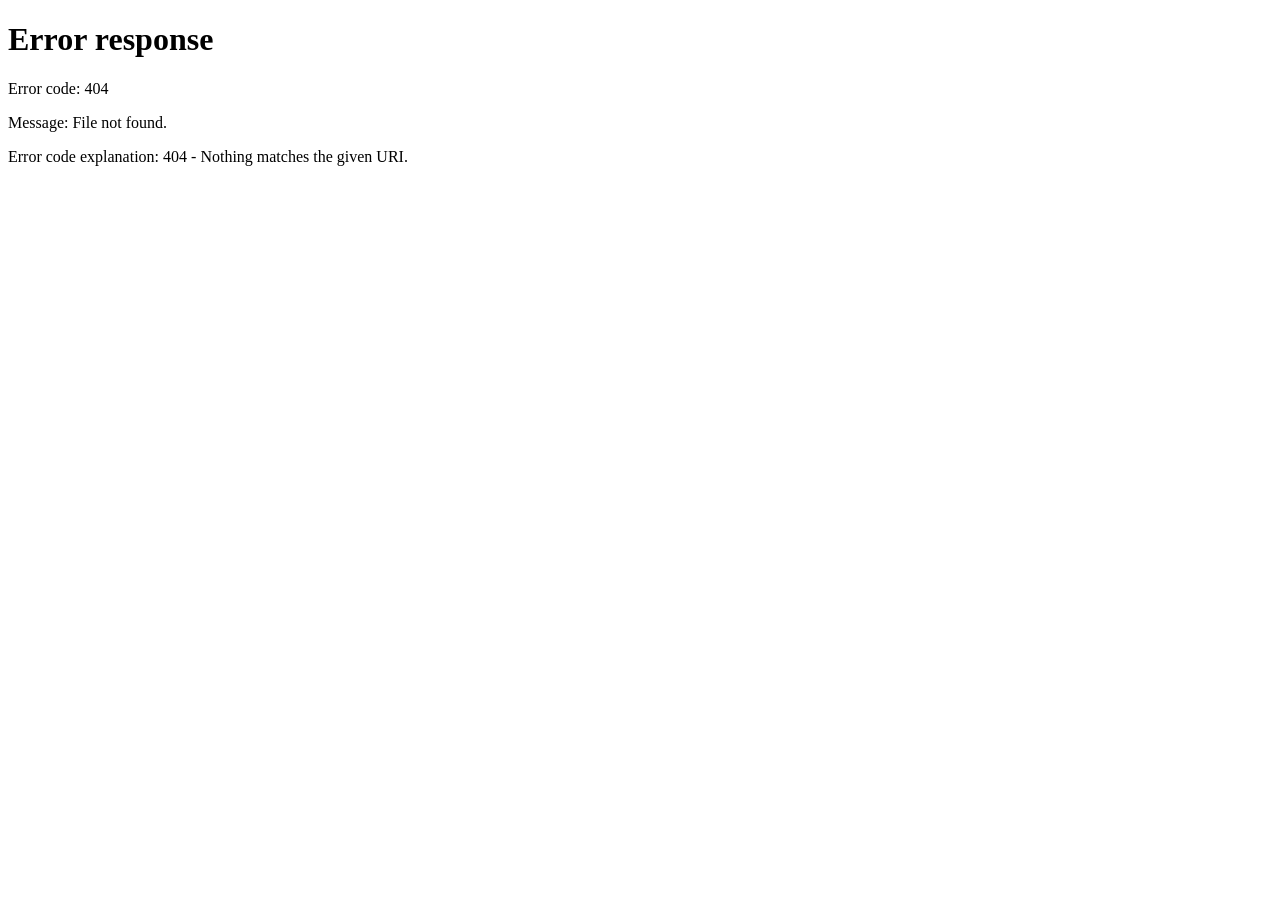
==== index.html @ c50d67b0 "Add GitHub Pages root entry" ====
<!doctype html>
<html lang="en">
<head>
  <meta charset="utf-8">
  <meta name="viewport" content="width=device-width, initial-scale=1">
  <meta http-equiv="refresh" content="0; url=./radar/">
  <title>Object Counting Research Radar</title>
</head>
<body>
  <p>Redirecting to <a href="./radar/">Object Counting Research Radar</a>...</p>
</body>
</html>
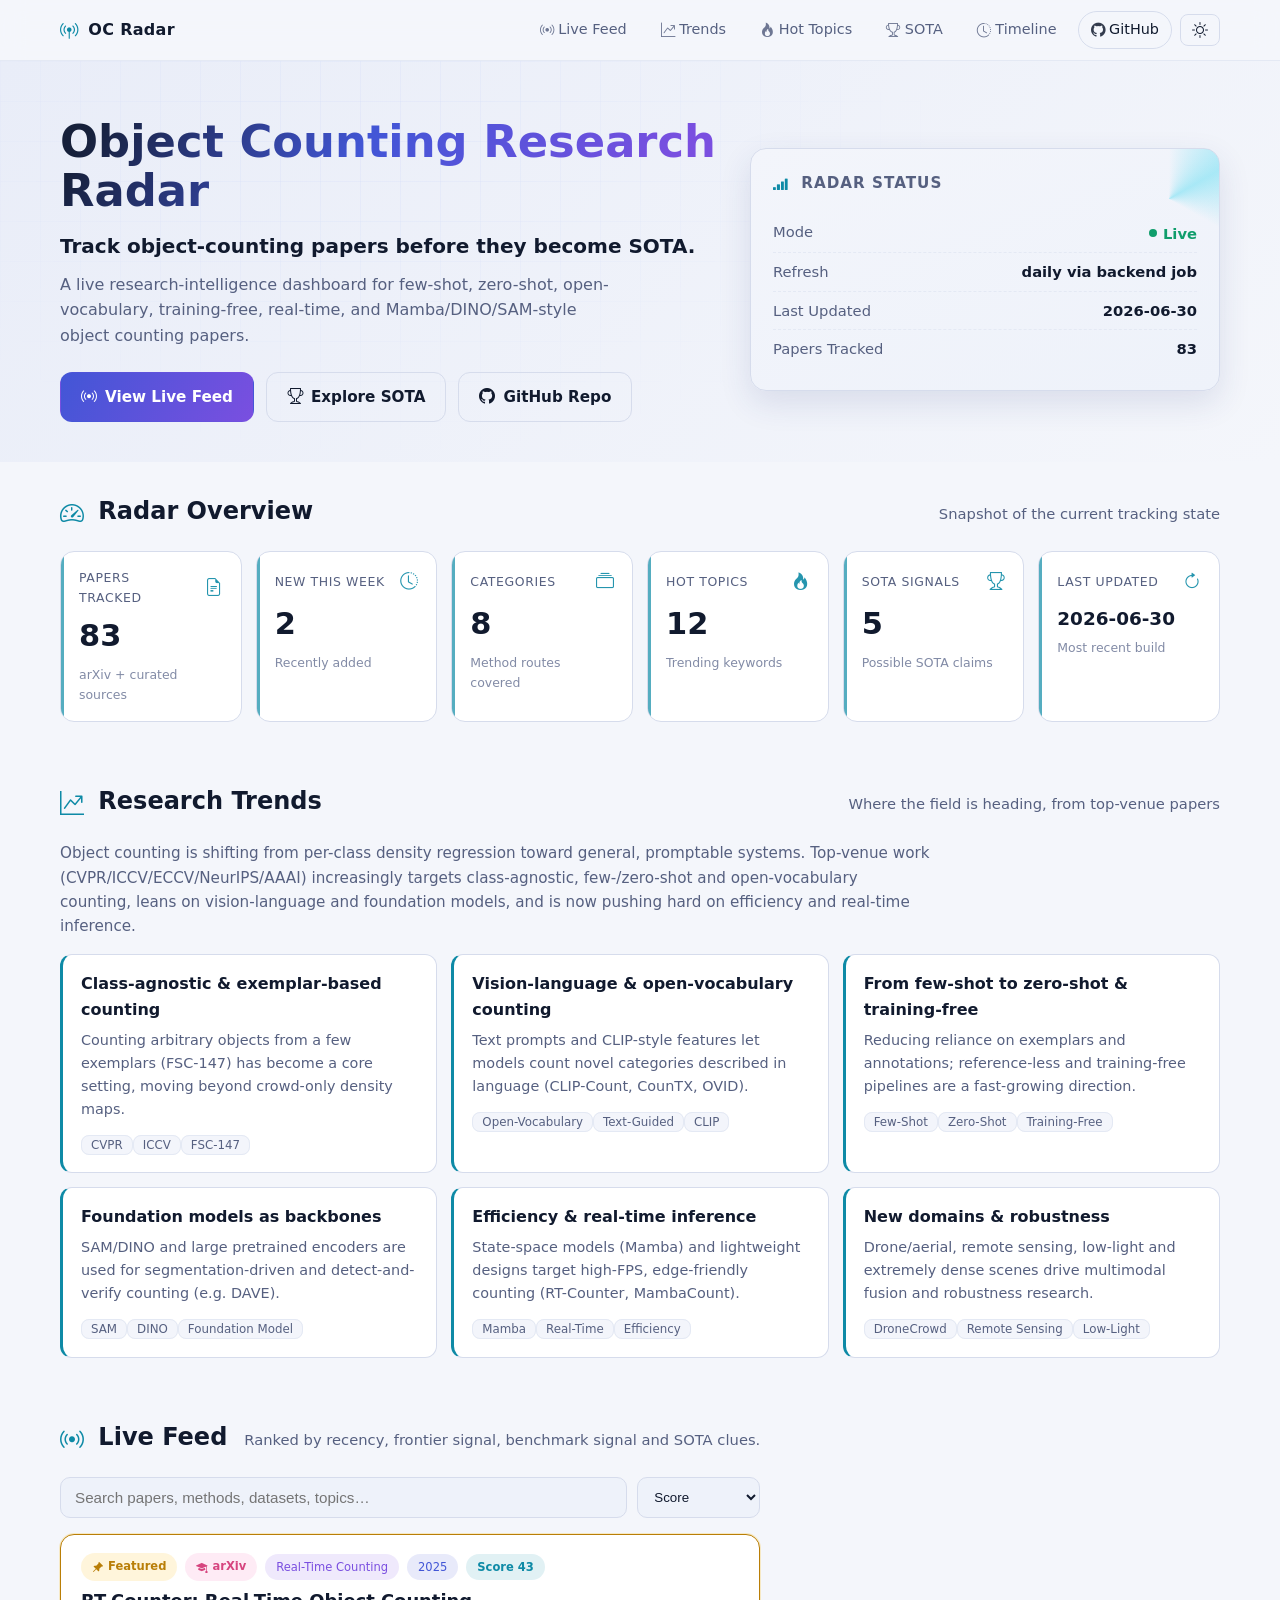
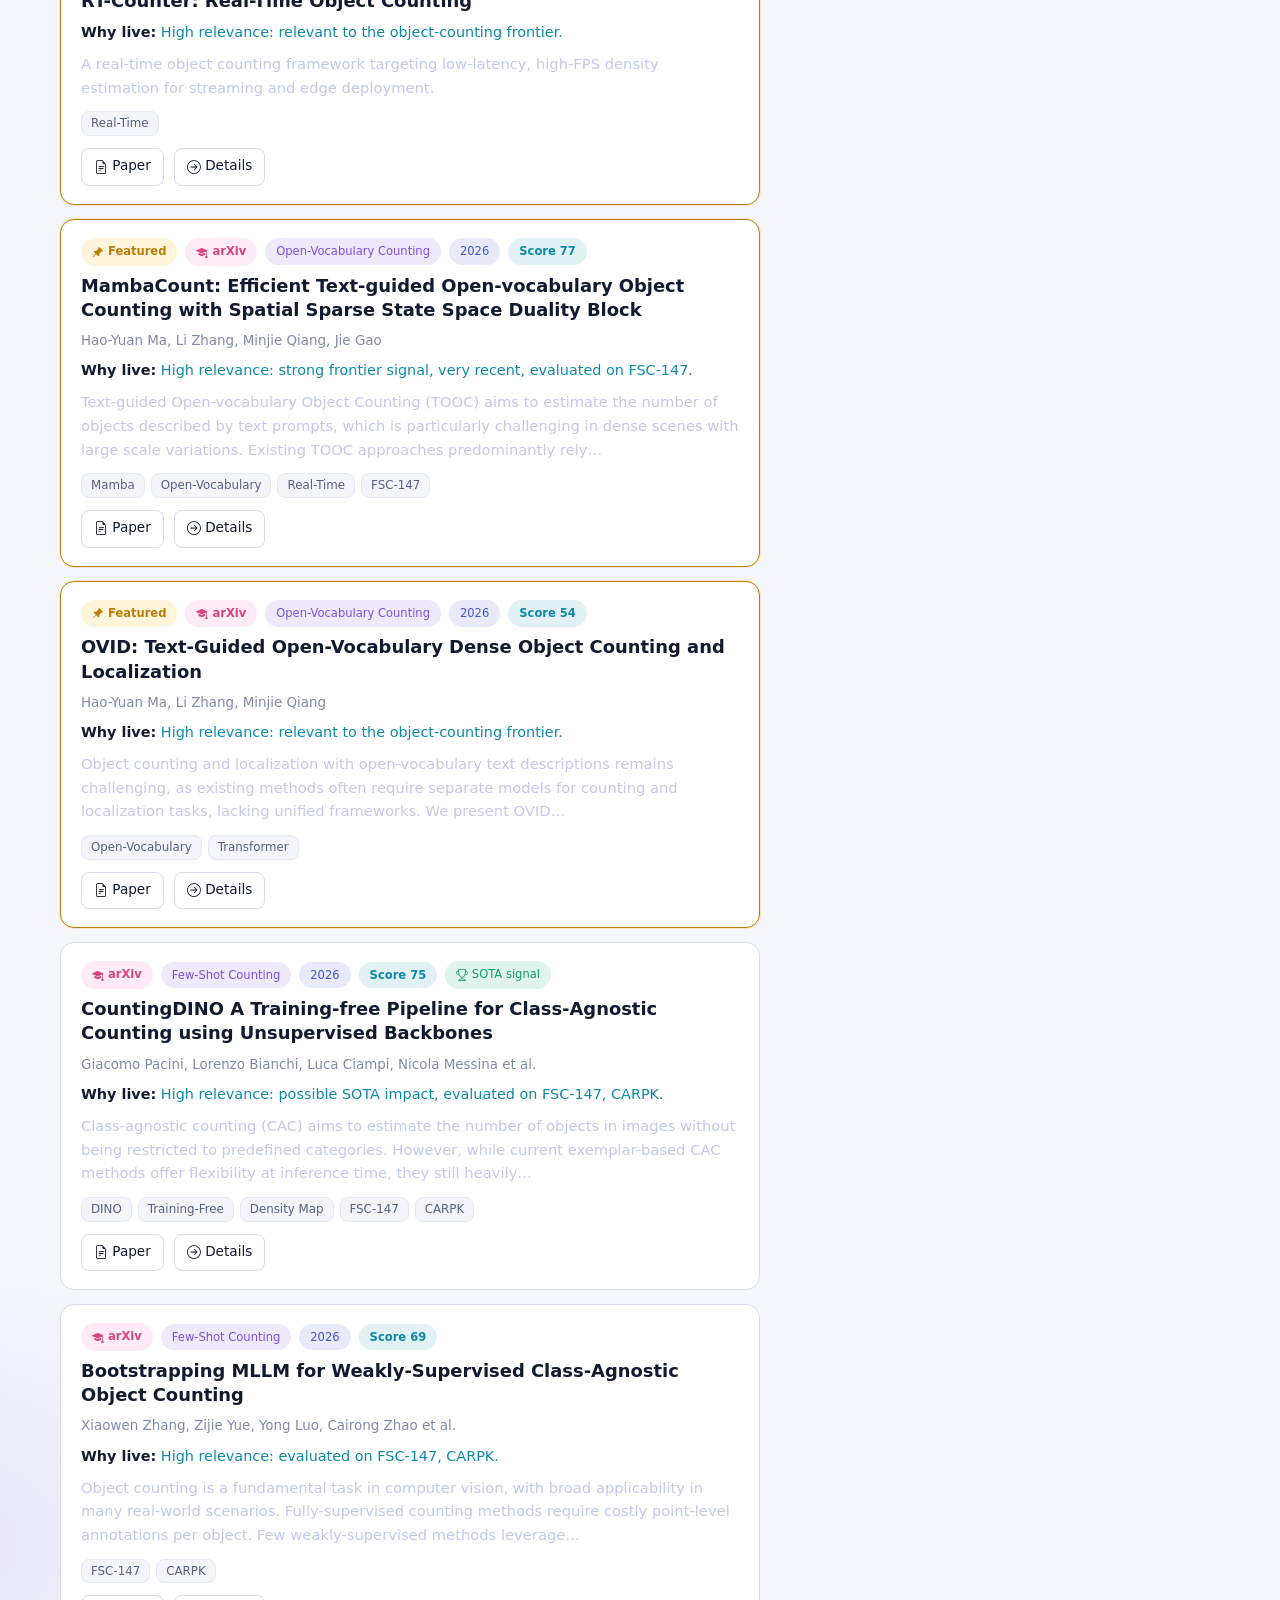
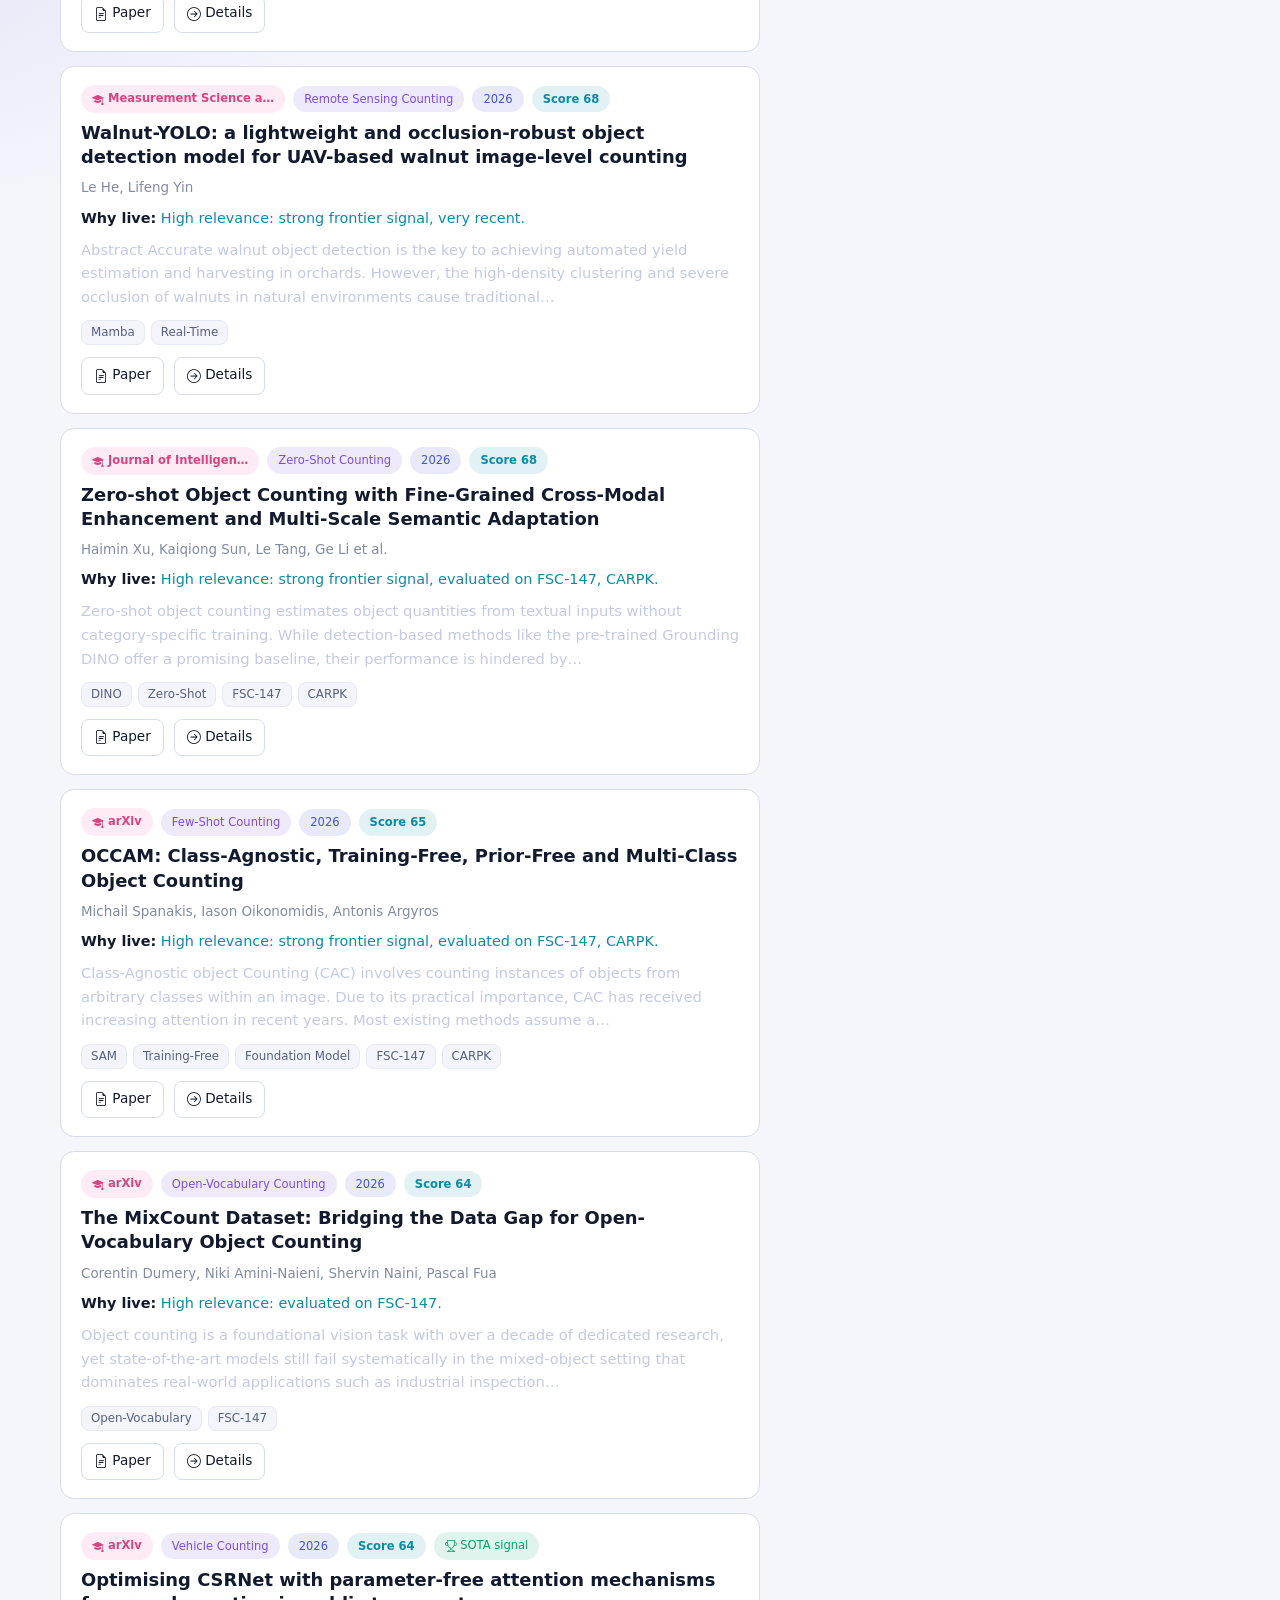
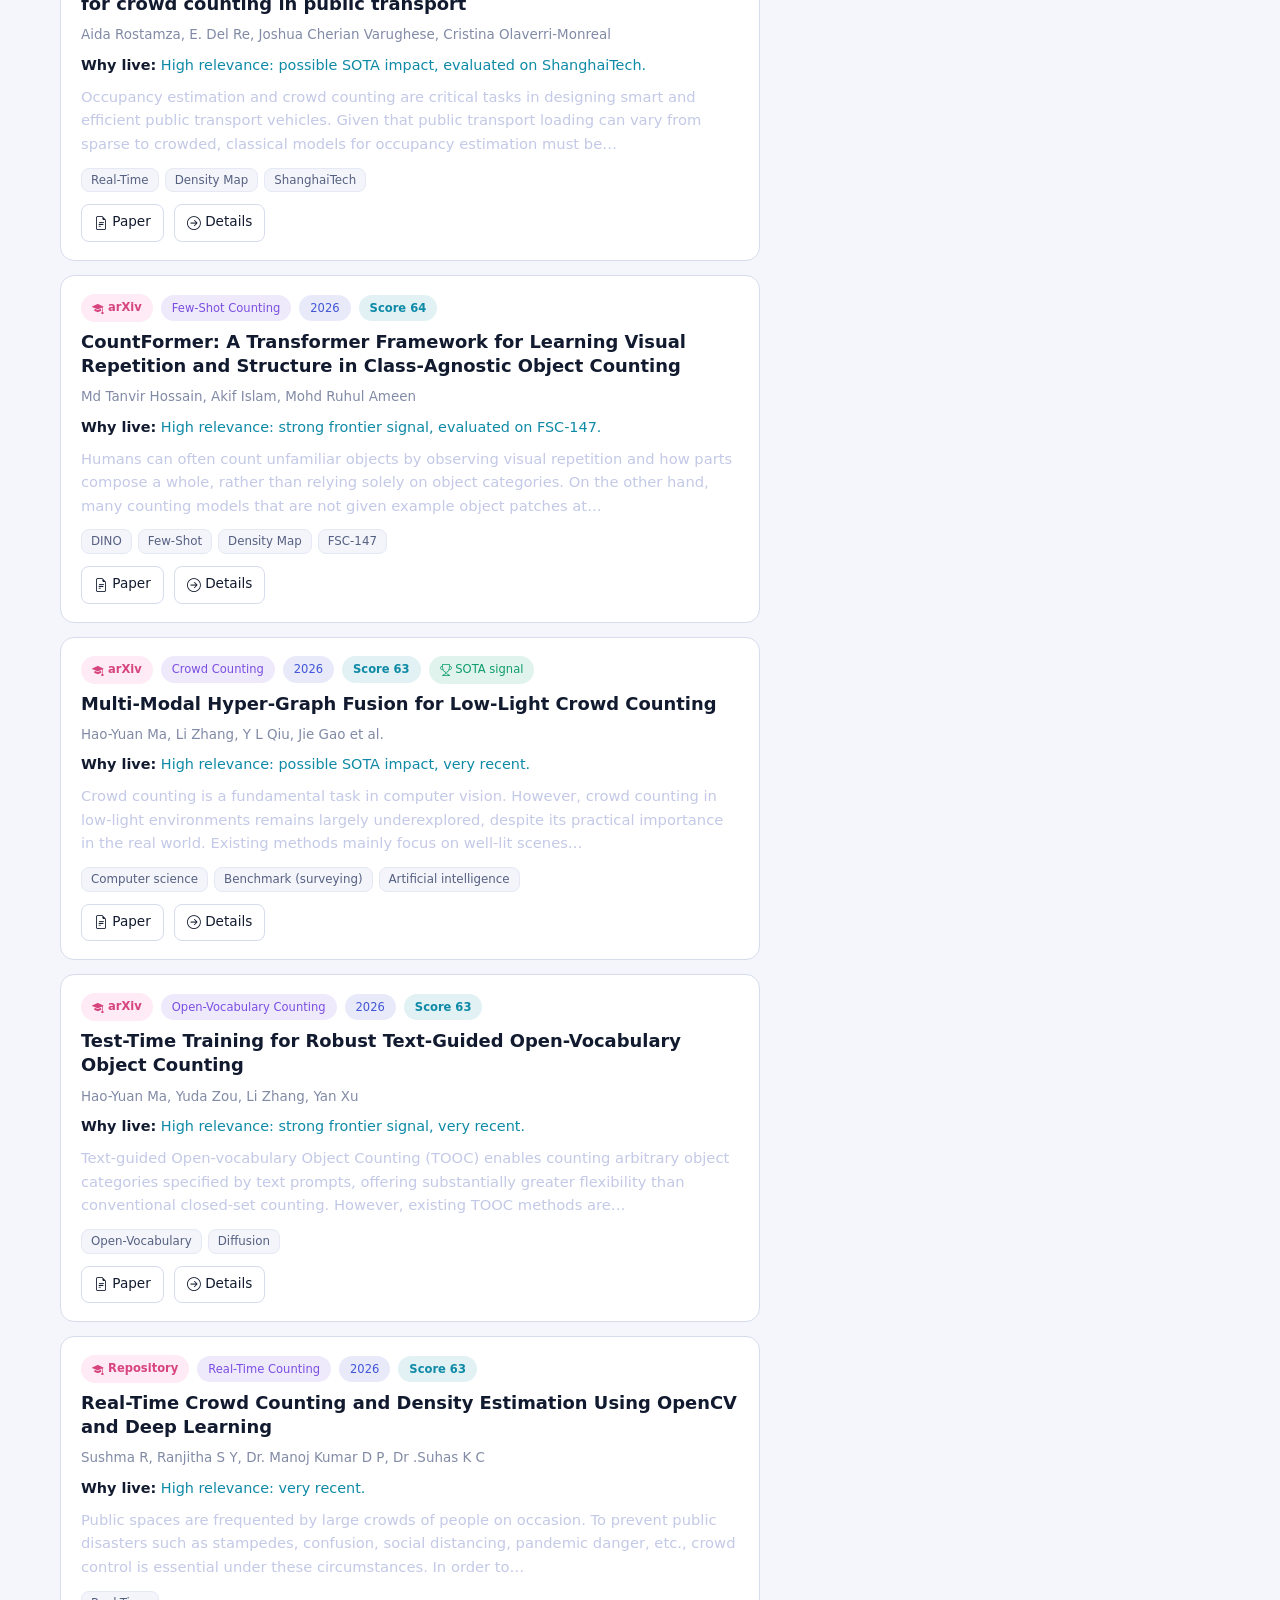
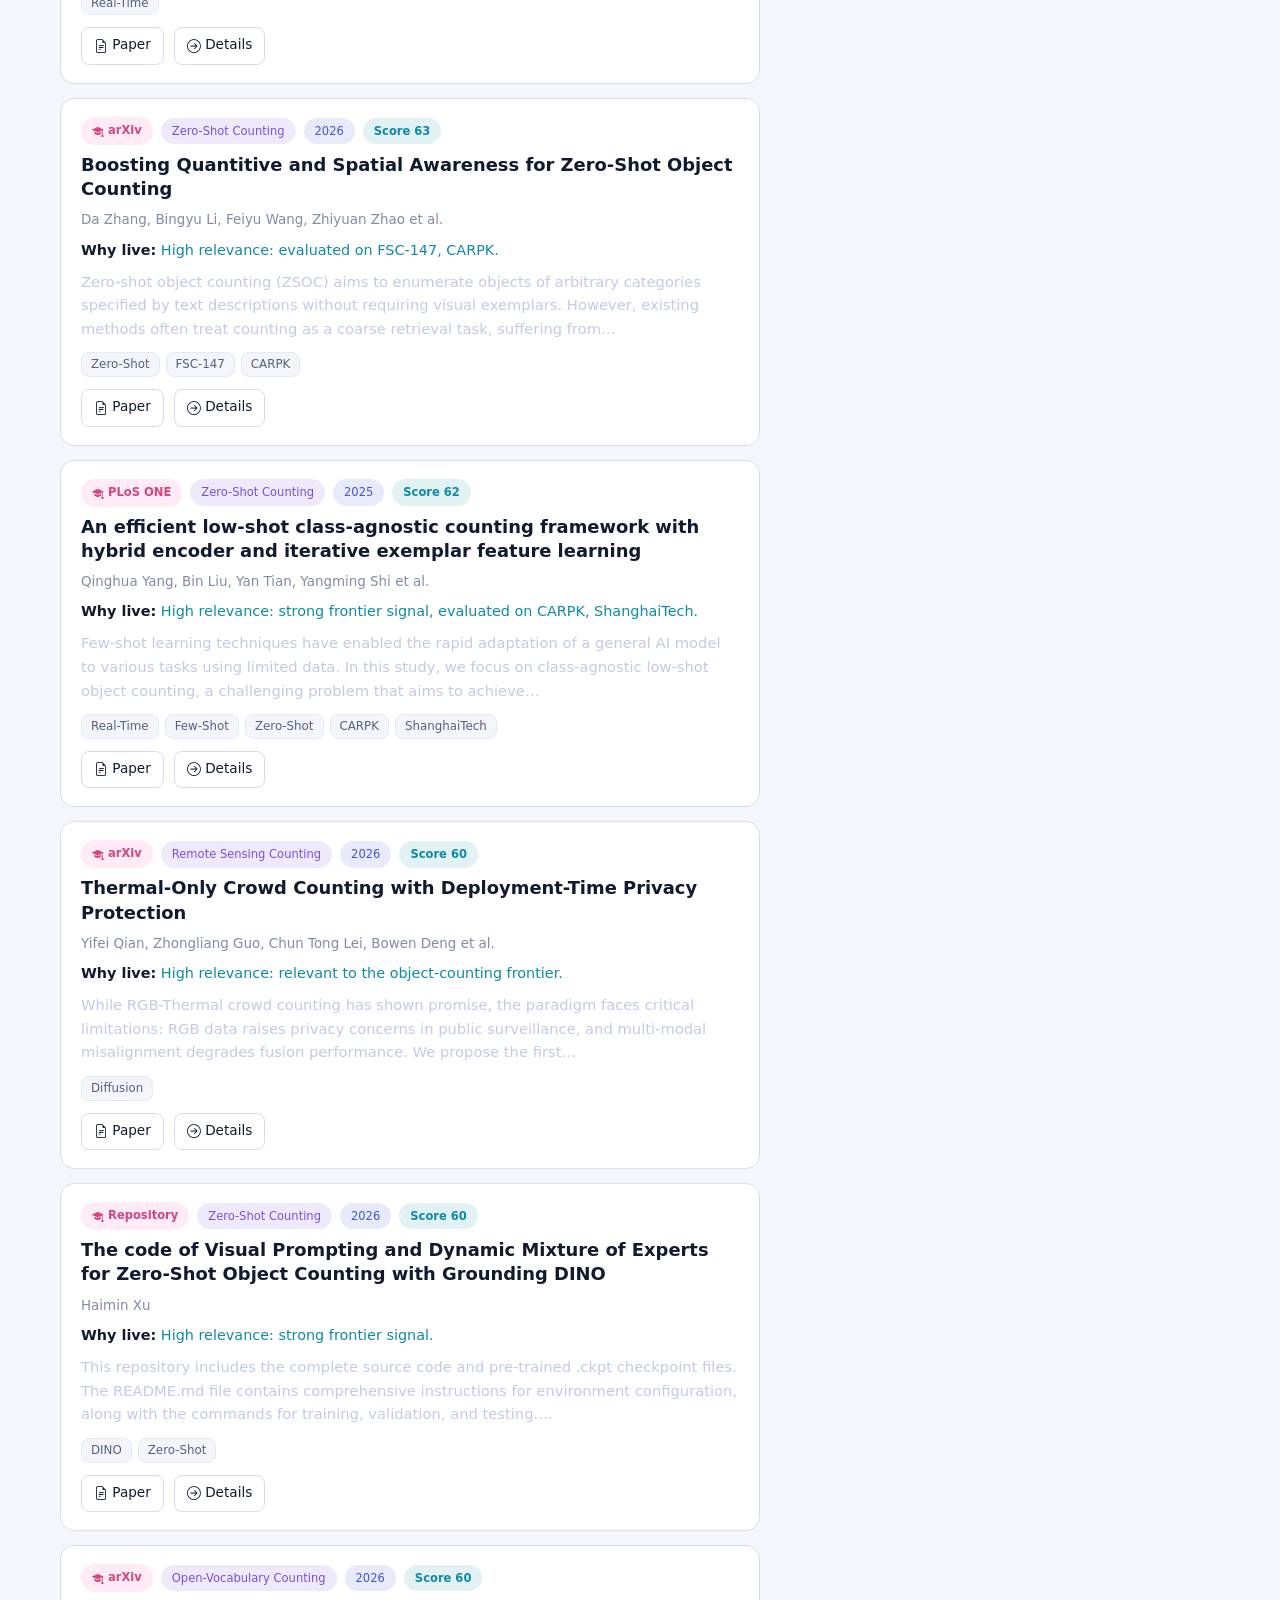
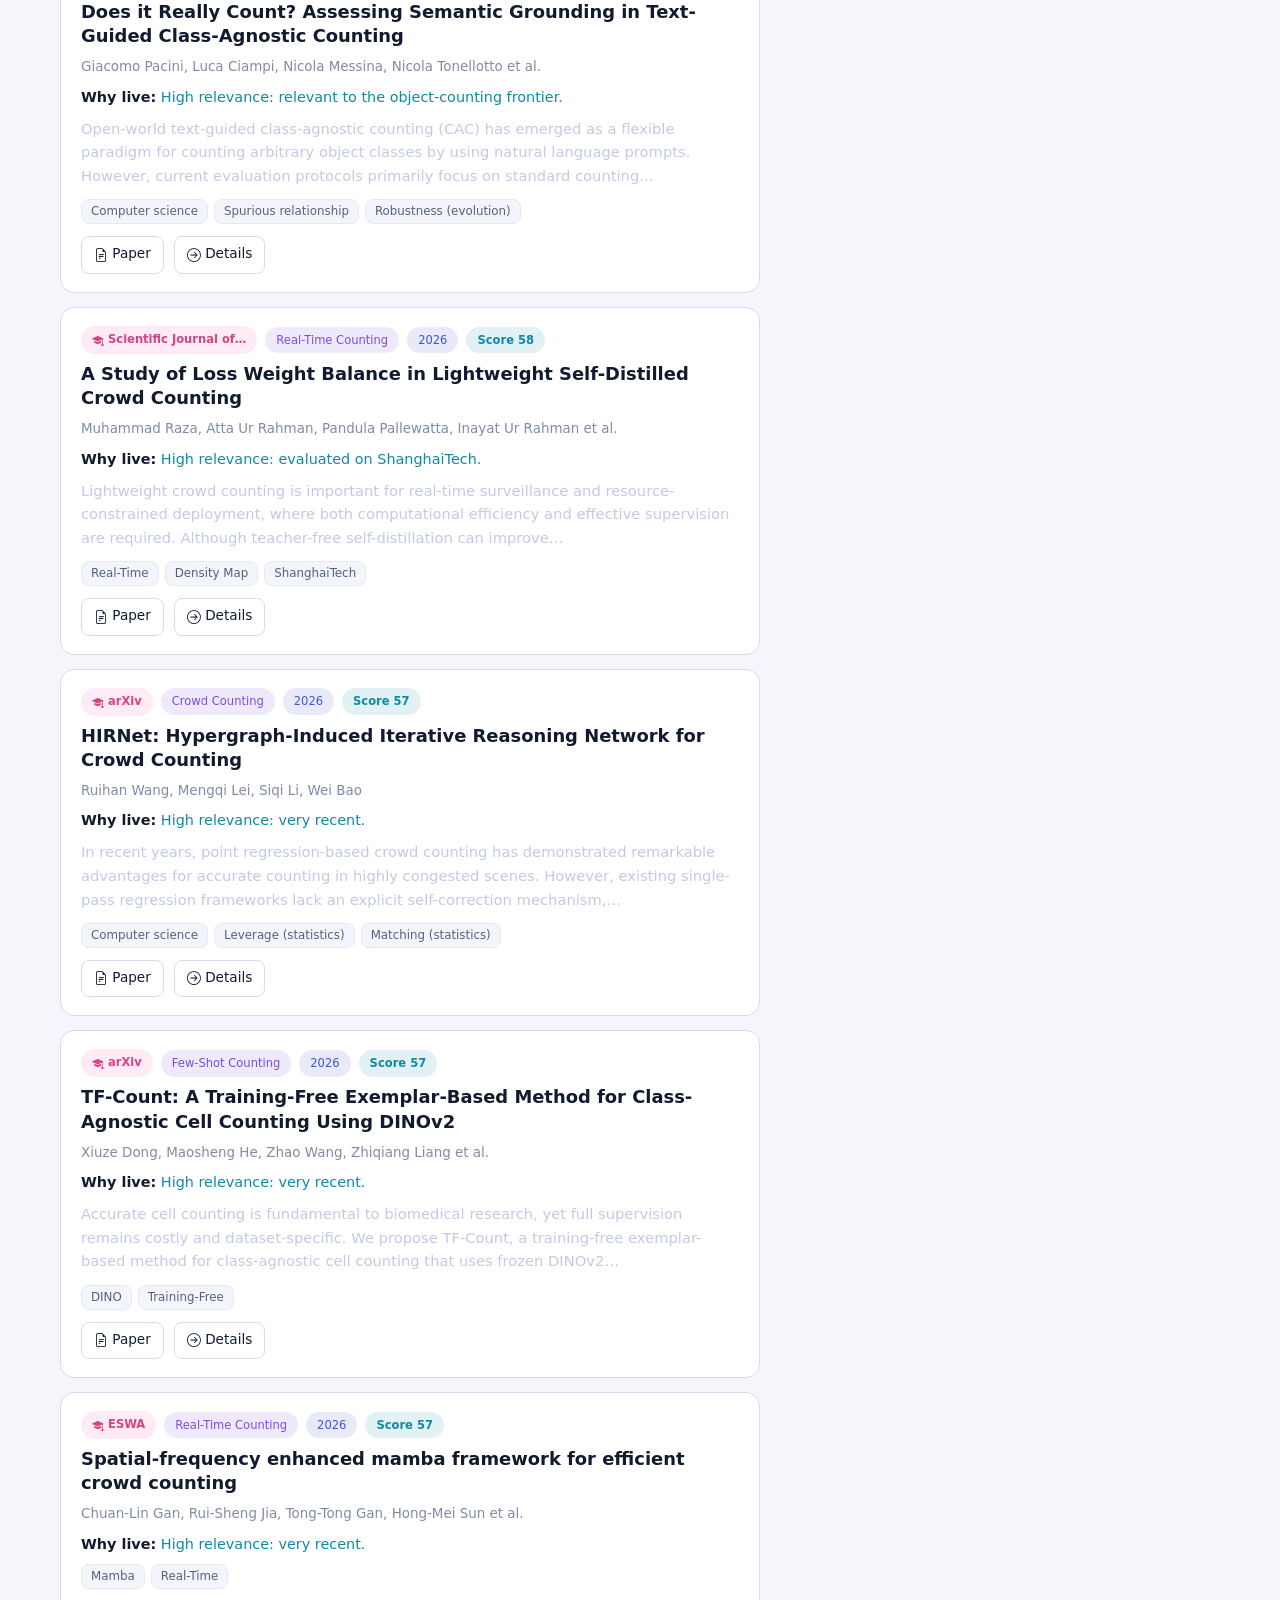
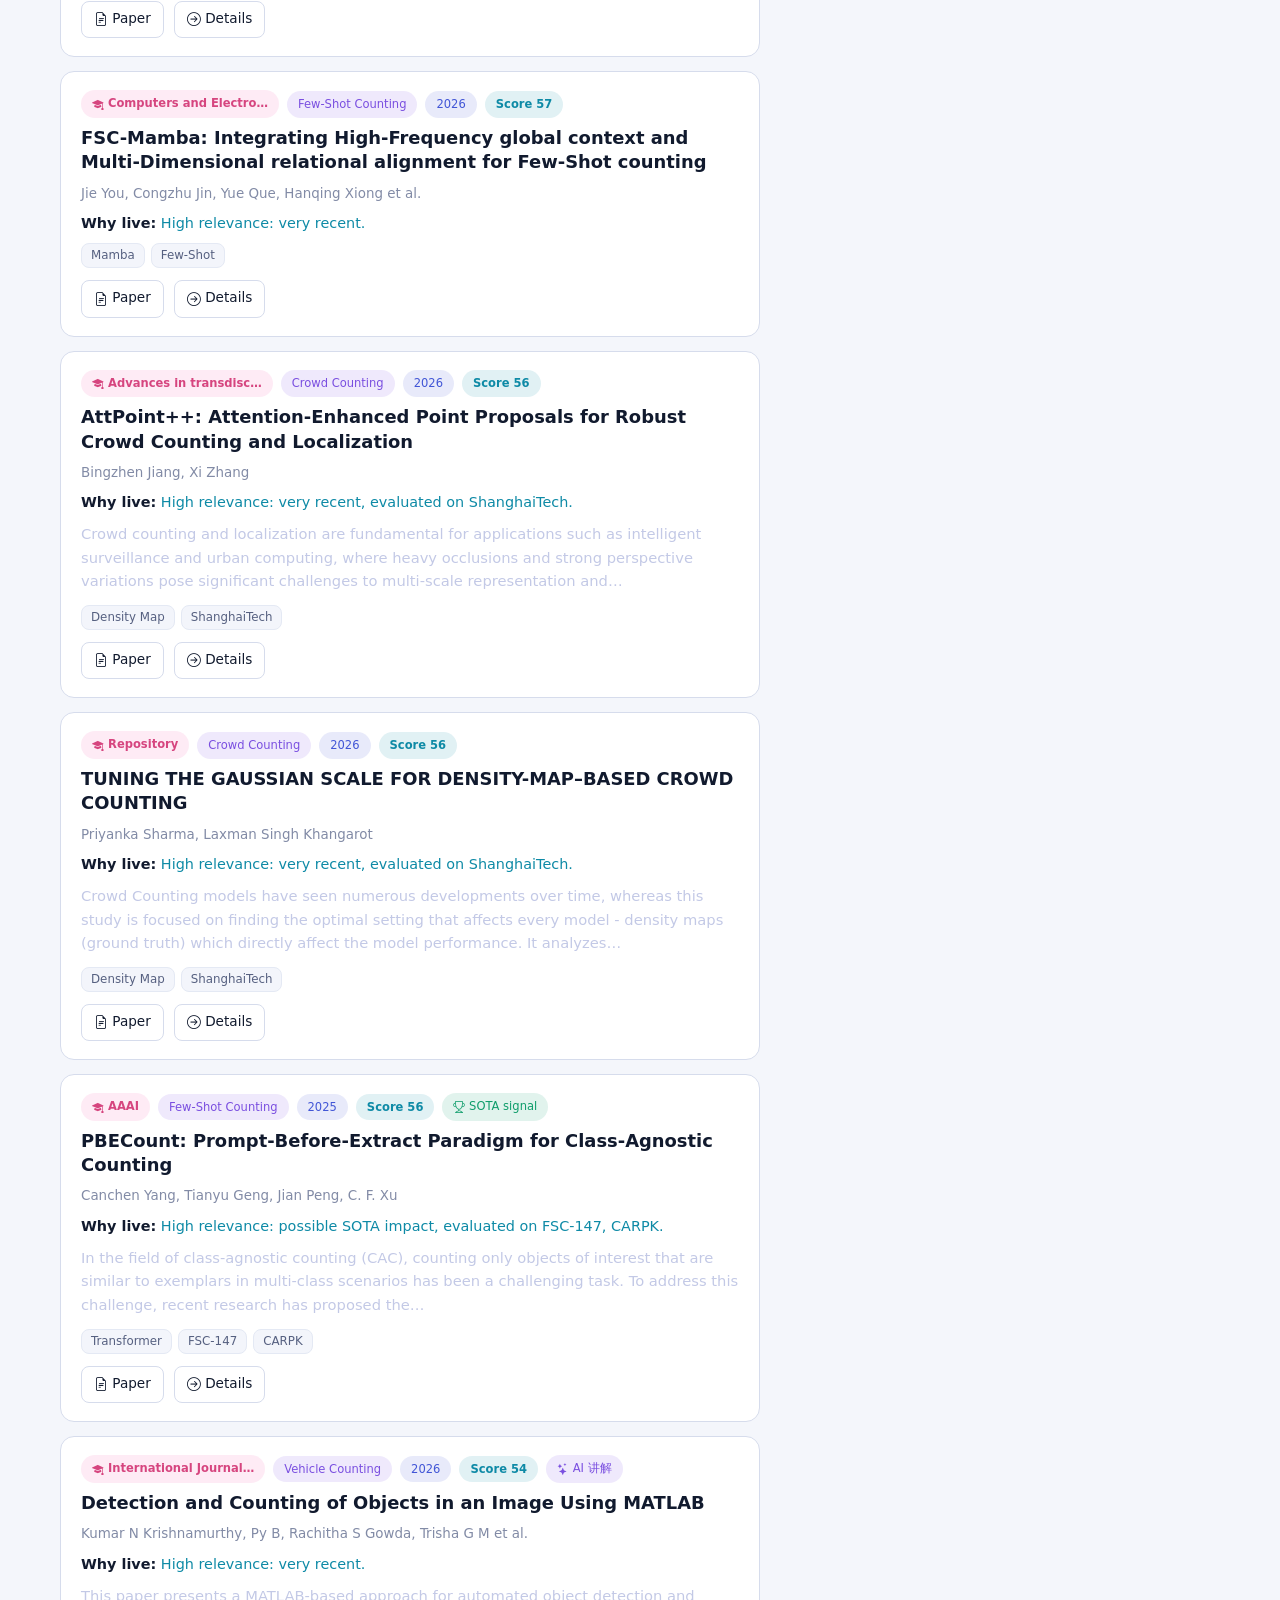
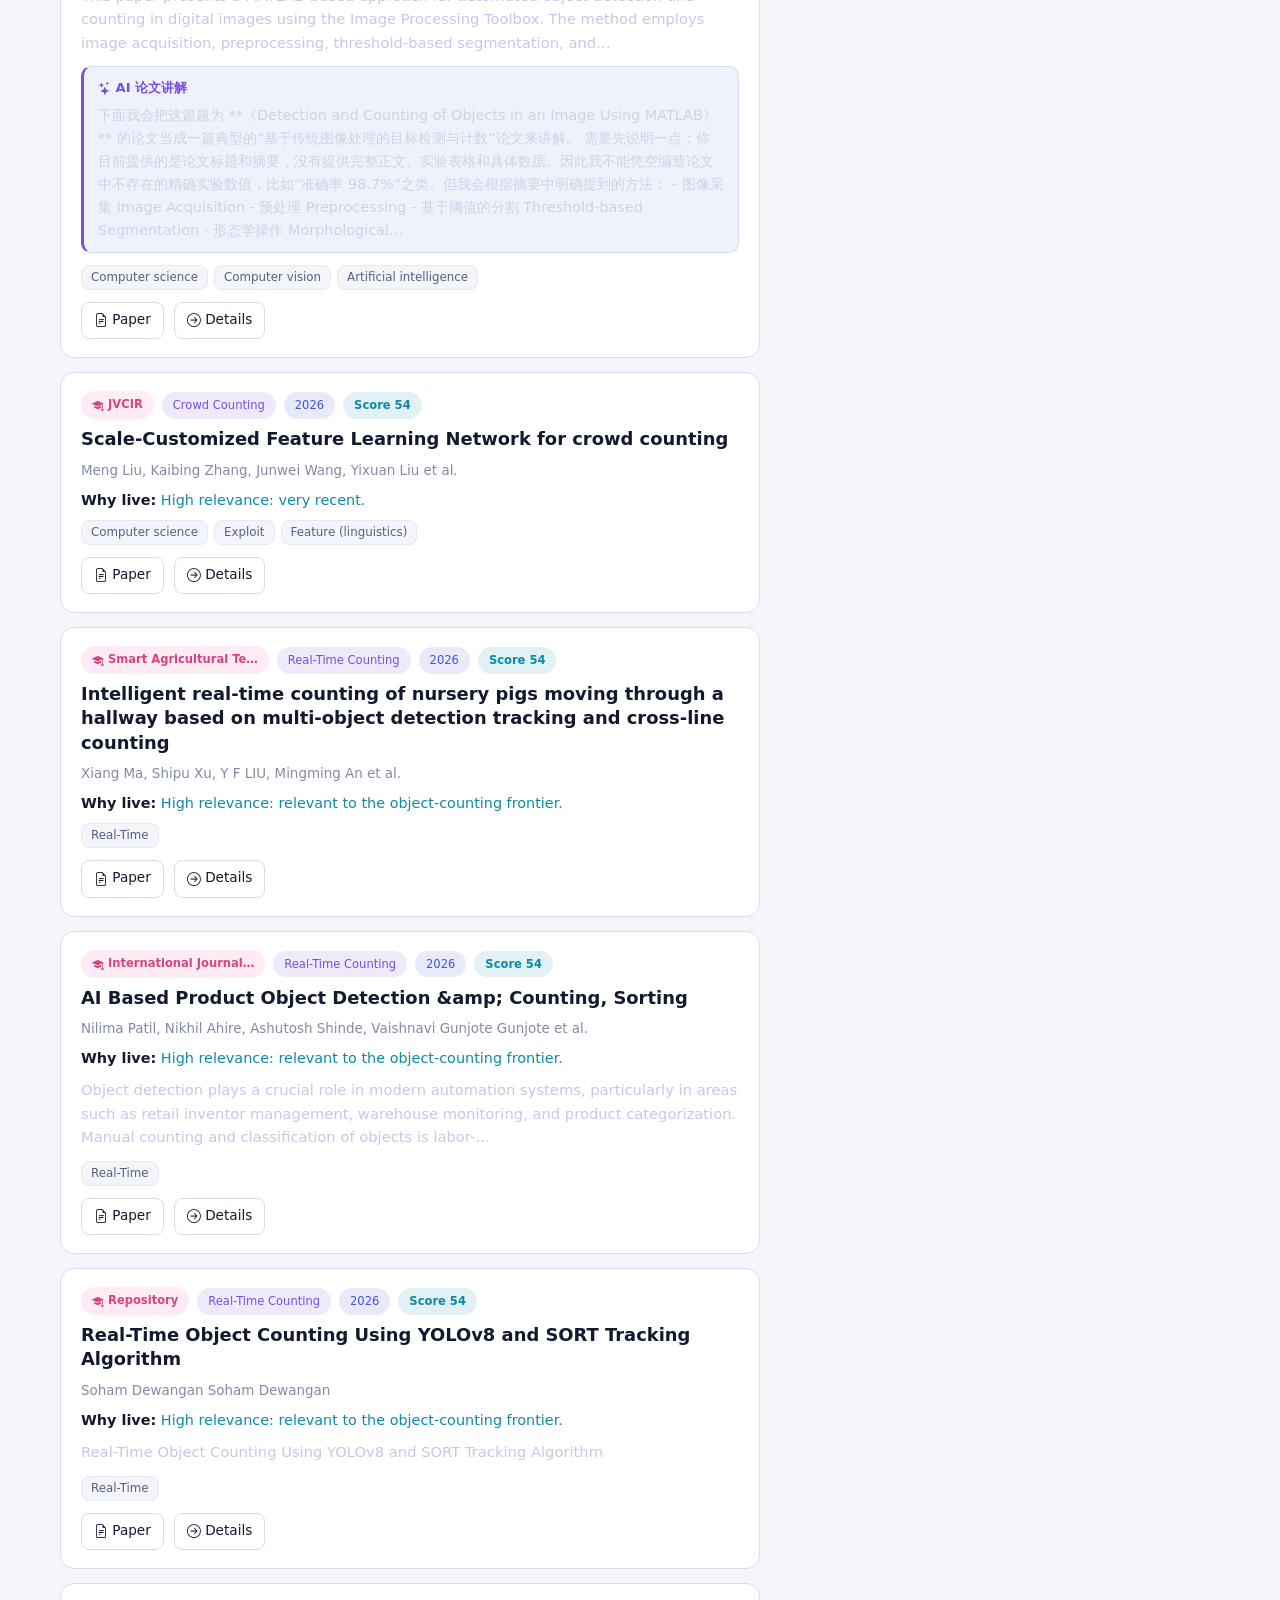
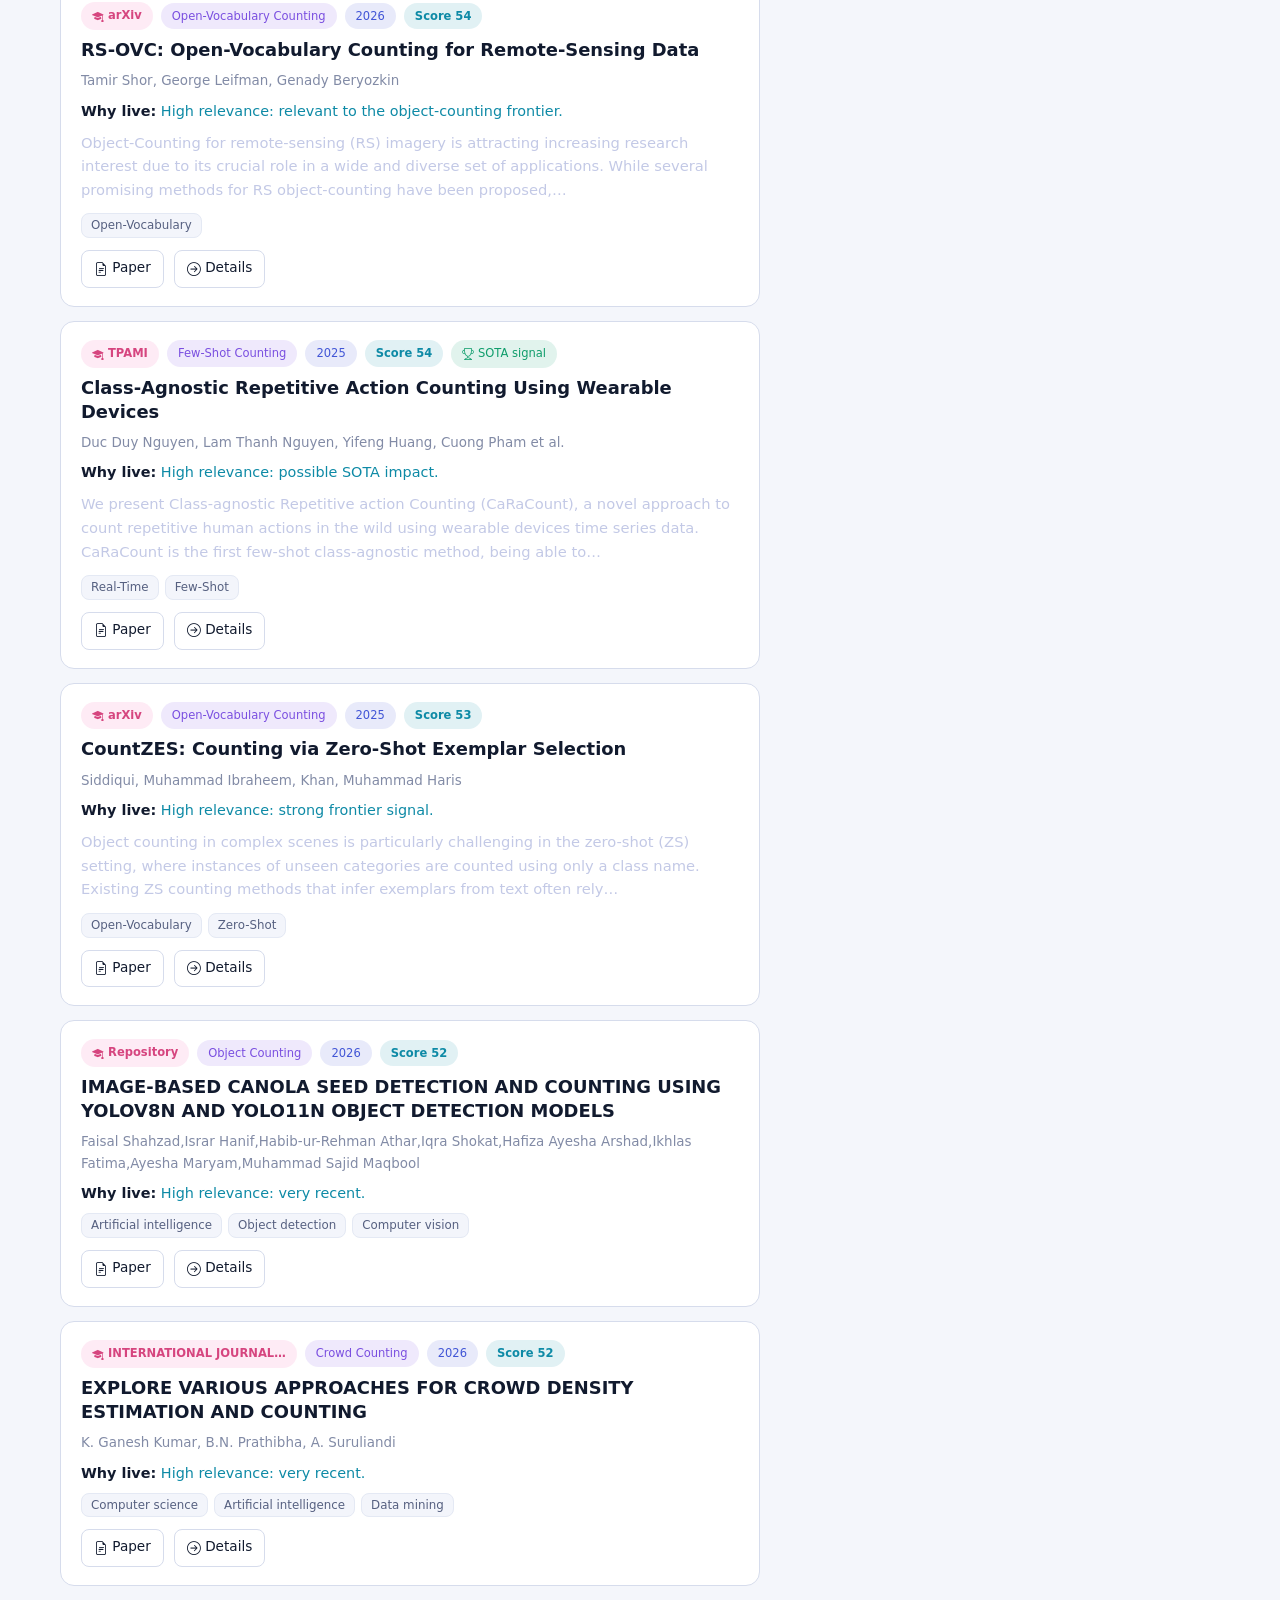
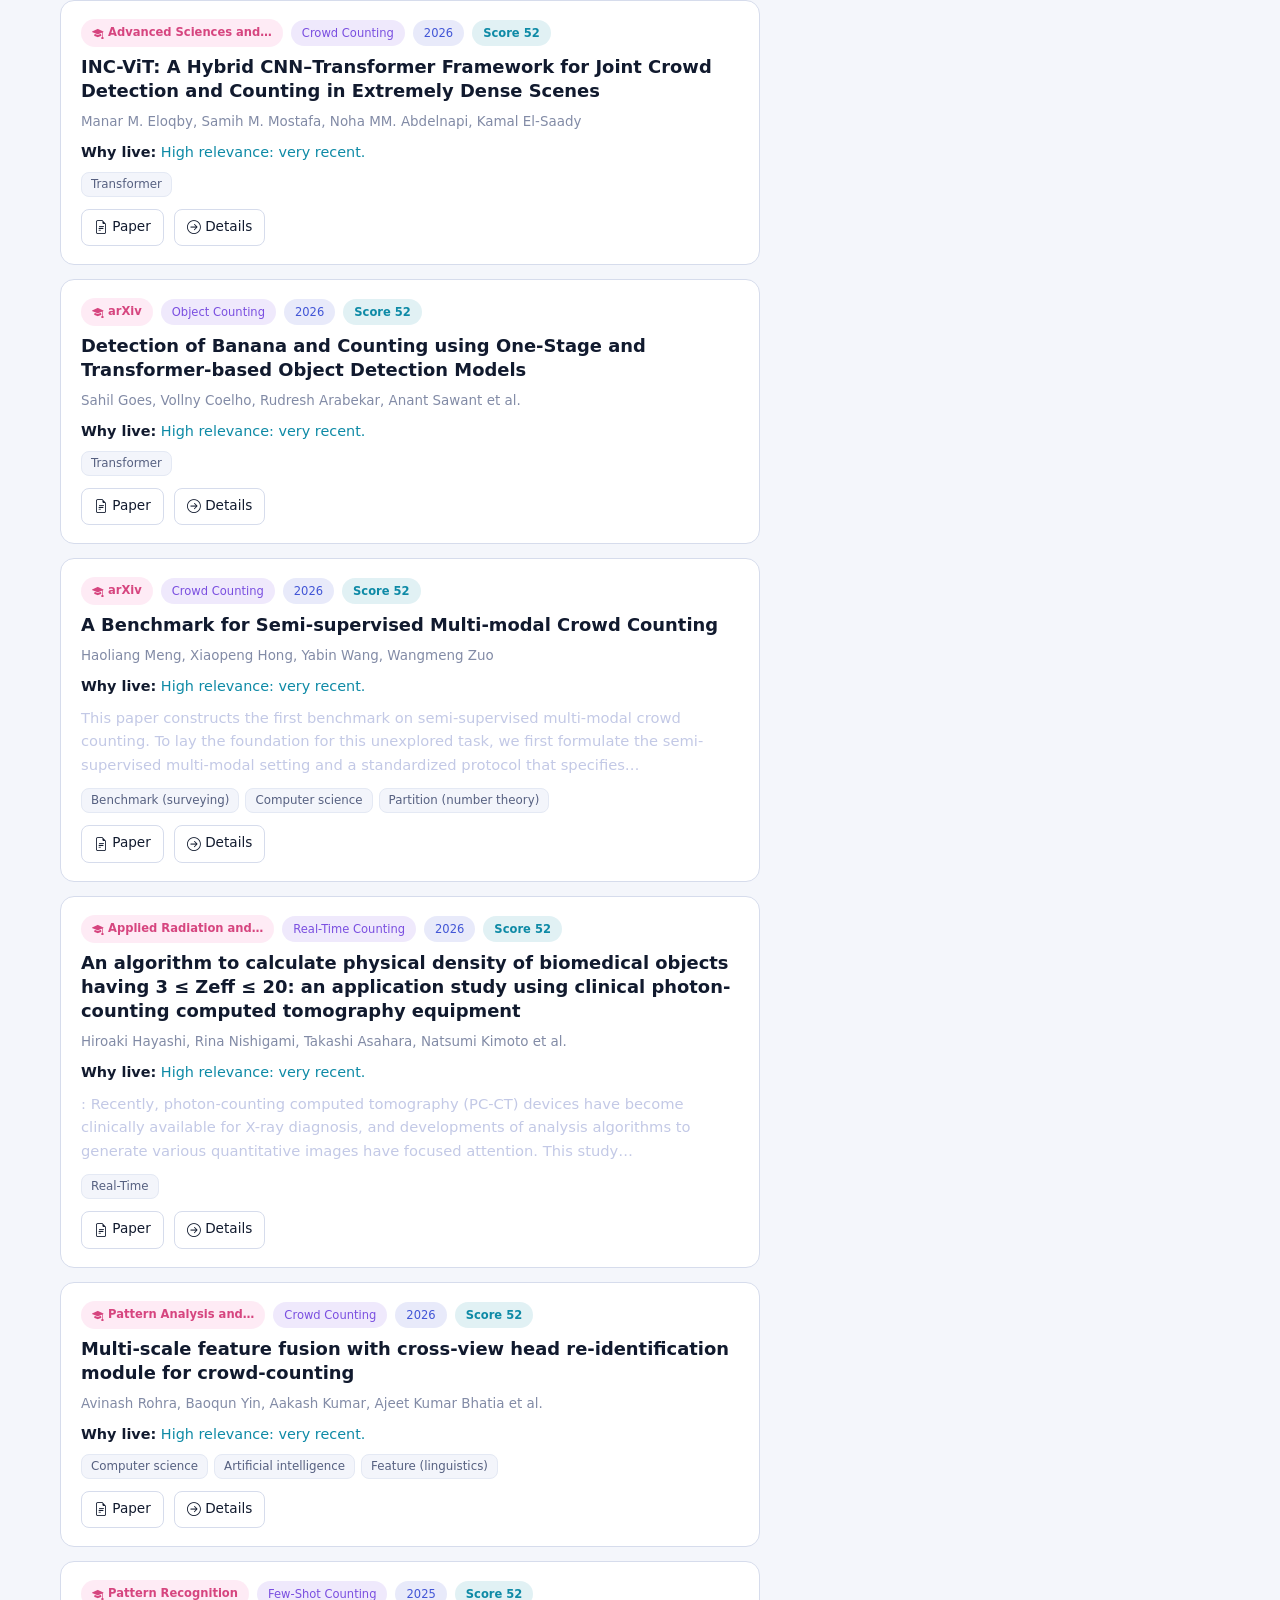
==== commit 30f05b49: "Awesome Object Counting — frontend" ====
--- a/index.html
+++ b/index.html
@@ -1,12 +1,159 @@
-<!doctype html>
+<!DOCTYPE html>
 <html lang="en">
 <head>
-  <meta charset="utf-8">
-  <meta name="viewport" content="width=device-width, initial-scale=1">
-  <meta http-equiv="refresh" content="0; url=./radar/">
+  <meta charset="UTF-8" />
+  <script>(function(){try{var m=localStorage.getItem('oc-theme-mode')||'auto';var t;if(m==='manual'){t=localStorage.getItem('oc-theme')||'dark';}else{var h=new Date().getHours();t=(h>=6&&h<18)?'light':'dark';}document.documentElement.setAttribute('data-theme',t);}catch(e){document.documentElement.setAttribute('data-theme','dark');}})();</script>
+  <meta name="viewport" content="width=device-width, initial-scale=1.0" />
   <title>Object Counting Research Radar</title>
+  <meta name="description" content="Live research radar for object counting papers, SOTA tracking, and method trends." />
+  <meta property="og:title" content="Object Counting Research Radar" />
+  <meta property="og:description" content="Track object-counting papers before they become SOTA. Live feed, SOTA tracking, hot topics and method timeline." />
+  <meta property="og:type" content="website" />
+  <meta name="twitter:card" content="summary_large_image" />
+  <link rel="stylesheet" href="https://cdn.jsdelivr.net/npm/bootstrap-icons@1.11.3/font/bootstrap-icons.min.css" />
+  <link rel="stylesheet" href="radar/styles.css" />
 </head>
 <body>
-  <p>Redirecting to <a href="./radar/">Object Counting Research Radar</a>...</p>
+  <!-- Top navigation -->
+  <nav class="topnav">
+    <div class="wrap">
+      <div class="brand"><i class="bi bi-broadcast-pin"></i> OC Radar</div>
+      <button class="nav-toggle" id="nav-toggle" aria-label="Toggle navigation"><i class="bi bi-list"></i></button>
+      <div class="navlinks" id="navlinks">
+        <a href="#feed"><i class="bi bi-broadcast"></i> Live Feed</a>
+        <a href="#trends"><i class="bi bi-graph-up-arrow"></i> Trends</a>
+        <a href="#topics"><i class="bi bi-fire"></i> Hot Topics</a>
+        <a href="#sota"><i class="bi bi-trophy"></i> SOTA</a>
+        <a href="#timeline"><i class="bi bi-clock-history"></i> Timeline</a>
+        <a class="gh" href="https://github.com/Jason-Mar1/Awesome-Object-Counting" target="_blank" rel="noopener"><i class="bi bi-github"></i> GitHub</a>
+        <button class="theme-toggle" id="theme-toggle" aria-label="Toggle light/dark theme"><i class="bi bi-moon-stars"></i></button>
+      </div>
+    </div>
+  </nav>
+
+  <!-- Hero -->
+  <header class="hero">
+    <div class="hero-grid"></div>
+    <div class="wrap">
+      <div>
+        <h1>Object Counting Research Radar</h1>
+        <p class="sub">Track object-counting papers before they become SOTA.</p>
+        <p class="desc">A live research-intelligence dashboard for few-shot, zero-shot, open-vocabulary, training-free, real-time, and Mamba/DINO/SAM-style object counting papers.</p>
+        <div class="hero-buttons">
+          <a class="btn btn-primary" href="#feed"><i class="bi bi-broadcast"></i> View Live Feed</a>
+          <a class="btn btn-ghost" href="#sota"><i class="bi bi-trophy"></i> Explore SOTA</a>
+          <a class="btn btn-ghost" href="https://github.com/Jason-Mar1/Awesome-Object-Counting" target="_blank" rel="noopener"><i class="bi bi-github"></i> GitHub Repo</a>
+        </div>
+      </div>
+      <aside class="radar-card">
+        <div class="radar-ring"></div>
+        <h3><i class="bi bi-reception-4"></i> Radar Status</h3>
+        <div class="row"><span class="k">Mode</span><span class="v" id="st-mode">—</span></div>
+        <div class="row"><span class="k">Refresh</span><span class="v" id="st-refresh">—</span></div>
+        <div class="row"><span class="k">Last Updated</span><span class="v" id="st-updated">—</span></div>
+        <div class="row"><span class="k">Papers Tracked</span><span class="v" id="st-count">—</span></div>
+      </aside>
+    </div>
+  </header>
+
+  <main class="wrap">
+    <!-- Stats overview -->
+    <section class="module" id="overview">
+      <div class="section-head"><h2><i class="bi bi-speedometer2"></i> Radar Overview</h2><p class="sub">Snapshot of the current tracking state</p></div>
+      <div class="stats-grid" id="stats-grid"></div>
+    </section>
+
+    <!-- Research trends -->
+    <section class="module" id="trends">
+      <div class="section-head"><h2><i class="bi bi-graph-up-arrow"></i> Research Trends</h2><p class="sub">Where the field is heading, from top-venue papers</p></div>
+      <p class="trends-summary" id="trends-summary"></p>
+      <div class="trends-grid" id="trends-list"><div class="empty">Loading…</div></div>
+    </section>
+
+    <!-- Two-column: feed + side -->
+    <div class="layout">
+      <div>
+        <section class="module" id="feed">
+          <div class="section-head">
+            <h2><i class="bi bi-broadcast"></i> Live Feed</h2>
+            <p class="sub" id="feed-meta">Ranked by recency, frontier signal, benchmark signal and SOTA clues.</p>
+          </div>
+          <div class="toolbar">
+            <input id="feed-search" type="search" placeholder="Search papers, methods, datasets, topics…" />
+            <select id="feed-sort" aria-label="Sort papers">
+              <option value="score">Score</option>
+              <option value="newest">Newest</option>
+              <option value="sota">SOTA Signal</option>
+              <option value="recency">Recency</option>
+            </select>
+          </div>
+          <div class="feed-list" id="feed-list" aria-live="polite">
+            <div class="empty">Loading live feed…</div>
+          </div>
+        </section>
+      </div>
+
+      <div class="side">
+        <section id="digest">
+          <div class="card">
+            <h3><i class="bi bi-journal-text"></i> Daily Digest</h3>
+            <div id="digest-list"><div class="empty">Loading…</div></div>
+          </div>
+        </section>
+        <section id="topics">
+          <div class="card">
+            <h3><i class="bi bi-fire"></i> Hot Topics</h3>
+            <div class="topics" id="topics-list"><div class="empty">Loading…</div></div>
+          </div>
+        </section>
+        <section id="venues">
+          <div class="card">
+            <h3><i class="bi bi-mortarboard"></i> Venues</h3>
+            <div class="topics" id="venues-list"><div class="empty">Loading…</div></div>
+          </div>
+        </section>
+      </div>
+    </div>
+
+    <!-- SOTA -->
+    <section class="module" id="sota">
+      <div class="section-head"><h2><i class="bi bi-trophy"></i> SOTA Tracking</h2><p class="sub">Leading methods per benchmark</p></div>
+      <div class="sota-grid" id="sota-grid"><div class="empty">Loading…</div></div>
+    </section>
+
+    <!-- Timeline -->
+    <section class="module" id="timeline">
+      <div class="section-head"><h2><i class="bi bi-clock-history"></i> Method Timeline</h2><p class="sub">How object-counting methods evolved</p></div>
+      <div class="timeline" id="timeline-list"><div class="empty">Loading…</div></div>
+    </section>
+
+    <!-- Datasets -->
+    <section class="module" id="datasets">
+      <div class="section-head"><h2><i class="bi bi-database"></i> Dataset &amp; Benchmark Map</h2><p class="sub">Common datasets and how often they appear</p></div>
+      <div class="ds-grid" id="datasets-grid"><div class="empty">Loading…</div></div>
+    </section>
+
+    <!-- Category distribution -->
+    <section class="module" id="distribution">
+      <div class="section-head"><h2><i class="bi bi-bar-chart-line"></i> Category Distribution</h2><p class="sub">Method routes across tracked papers</p></div>
+      <div class="dist" id="dist-list"><div class="empty">Loading…</div></div>
+    </section>
+
+    <!-- Research graph -->
+    <section class="module" id="graph">
+      <div class="section-head"><h2><i class="bi bi-diagram-3"></i> Research Graph</h2><p class="sub">Paper → method → dataset → topic relations</p></div>
+      <div class="graph-list" id="graph-list"><div class="empty">Loading…</div></div>
+    </section>
+  </main>
+
+  <footer class="site">
+    <div class="wrap">
+      <span>Object Counting Research Radar · data from arXiv &amp; curated sources</span>
+      <span><a href="https://github.com/Jason-Mar1/Awesome-Object-Counting" target="_blank" rel="noopener">GitHub Repository</a></span>
+    </div>
+  </footer>
+
+  <script src="radar/data/dashboard.js"></script>
+  <script src="radar/app.js"></script>
 </body>
 </html>
--- a/radar/styles.css
+++ b/radar/styles.css
@@ -0,0 +1,359 @@
+/* Object Counting Research Radar — dashboard styles */
+:root {
+  --bg: #050816;
+  --bg-2: #080b1a;
+  --bg-3: #0b1020;
+  --panel: #111827;
+  --panel-2: #151b2e;
+  --panel-3: #0f172a;
+  --border: #1e2a4a;
+  --border-soft: #18223e;
+  --text: #e6ebff;
+  --muted: #8c93b3;
+  --muted-2: #646c8c;
+  --cyan: #22d3ee;
+  --blue: #6c8cff;
+  --violet: #a78bfa;
+  --green: #34d399;
+  --amber: #fbbf24;
+  --pink: #f472b6;
+  --cyan-soft: rgba(34, 211, 238, 0.14);
+  --blue-soft: rgba(108, 140, 255, 0.14);
+  --violet-soft: rgba(167, 139, 250, 0.14);
+  --green-soft: rgba(52, 211, 153, 0.14);
+  --radius: 16px;
+  --shadow: 0 12px 40px rgba(0, 0, 0, 0.45);
+  --font: "Inter", "Microsoft YaHei", "PingFang SC", "Noto Sans SC", system-ui, -apple-system, Arial, sans-serif;
+}
+
+/* ---------- Light (day) theme ---------- */
+:root[data-theme="light"] {
+  --bg: #f4f6fb;
+  --bg-2: #eef1f8;
+  --bg-3: #e9edf6;
+  --panel: #ffffff;
+  --panel-2: #f3f5fb;
+  --panel-3: #eef2fa;
+  --border: #d6dcec;
+  --border-soft: #e4e9f4;
+  --text: #111a2e;
+  --muted: #566080;
+  --muted-2: #828bA6;
+  --cyan: #0e8aa6;
+  --blue: #4256d6;
+  --violet: #7a4fe0;
+  --green: #0f9d6b;
+  --amber: #b97e07;
+  --pink: #d6457f;
+  --cyan-soft: rgba(14, 138, 166, 0.12);
+  --blue-soft: rgba(66, 86, 214, 0.12);
+  --violet-soft: rgba(122, 79, 224, 0.12);
+  --green-soft: rgba(15, 157, 107, 0.12);
+  --shadow: 0 12px 32px rgba(40, 60, 120, 0.12);
+}
+:root[data-theme="light"] body {
+  background:
+    radial-gradient(1200px 600px at 80% -10%, rgba(66, 86, 214, 0.10), transparent 60%),
+    radial-gradient(900px 500px at -10% 10%, rgba(122, 79, 224, 0.10), transparent 55%),
+    var(--bg);
+}
+:root[data-theme="light"] .topnav { background: rgba(244, 246, 251, 0.78); }
+:root[data-theme="light"] .hero { background: linear-gradient(135deg, #e9edf8 0%, #f4f6fb 100%); }
+:root[data-theme="light"] .hero h1 {
+  background: linear-gradient(120deg, #16203a 5%, var(--blue) 45%, var(--violet) 90%);
+  -webkit-background-clip: text; background-clip: text; -webkit-text-fill-color: transparent;
+}
+:root[data-theme="light"] .btn-primary { color: #fff; }
+
+* { box-sizing: border-box; }
+
+/* Bootstrap Icons alignment + accents */
+.bi { vertical-align: -0.125em; }
+.section-head h2 .bi { color: var(--cyan); margin-right: 6px; }
+.brand .bi { color: var(--cyan); font-size: 1.15rem; }
+.navlinks a .bi { font-size: 0.9rem; opacity: 0.85; }
+.card h3 .bi, .radar-card h3 .bi { color: var(--cyan); margin-right: 6px; }
+.btn .bi { font-size: 1rem; }
+
+html { scroll-behavior: smooth; }
+
+body {
+  margin: 0;
+  font-family: var(--font);
+  background:
+    radial-gradient(1200px 600px at 80% -10%, rgba(108, 140, 255, 0.10), transparent 60%),
+    radial-gradient(900px 500px at -10% 10%, rgba(167, 139, 250, 0.10), transparent 55%),
+    var(--bg);
+  color: var(--text);
+  line-height: 1.6;
+  -webkit-font-smoothing: antialiased;
+}
+
+a { color: var(--cyan); text-decoration: none; }
+a:hover { text-decoration: underline; }
+
+.wrap { max-width: 1200px; margin: 0 auto; padding: 0 20px; }
+
+/* ---------- Top navigation ---------- */
+.topnav {
+  position: sticky;
+  top: 0;
+  z-index: 50;
+  backdrop-filter: blur(12px);
+  background: rgba(5, 8, 22, 0.72);
+  border-bottom: 1px solid var(--border-soft);
+}
+.topnav .wrap {
+  display: flex;
+  align-items: center;
+  justify-content: space-between;
+  height: 60px;
+  gap: 16px;
+}
+.brand { display: flex; align-items: center; gap: 10px; font-weight: 700; letter-spacing: 0.3px; }
+.brand .dot {
+  width: 10px; height: 10px; border-radius: 50%;
+  background: var(--green);
+  box-shadow: 0 0 0 0 rgba(52, 211, 153, 0.7);
+  animation: pulse 2s infinite;
+}
+.navlinks { display: flex; align-items: center; gap: 8px; flex-wrap: wrap; }
+.navlinks a {
+  color: var(--muted);
+  padding: 6px 12px;
+  border-radius: 999px;
+  border: 1px solid transparent;
+  font-size: 0.9rem;
+}
+.navlinks a:hover { color: var(--text); border-color: var(--border); text-decoration: none; }
+.navlinks a.gh { color: var(--text); border-color: var(--border); }
+.navlinks a.gh:hover { border-color: var(--cyan); color: var(--cyan); }
+.nav-toggle { display: none; background: none; border: 1px solid var(--border); color: var(--text); border-radius: 8px; padding: 6px 10px; cursor: pointer; }
+.theme-toggle { background: none; border: 1px solid var(--border); color: var(--text); border-radius: 8px; padding: 6px 11px; cursor: pointer; font-size: 1rem; line-height: 1; }
+.theme-toggle:hover { border-color: var(--cyan); color: var(--cyan); }
+
+/* ---------- Hero ---------- */
+.hero { position: relative; overflow: hidden; padding: 56px 0 40px; }
+.hero-grid {
+  position: absolute; inset: 0;
+  background-image:
+    linear-gradient(rgba(108, 140, 255, 0.06) 1px, transparent 1px),
+    linear-gradient(90deg, rgba(108, 140, 255, 0.06) 1px, transparent 1px);
+  background-size: 40px 40px;
+  mask-image: radial-gradient(700px 400px at 30% 20%, #000, transparent 80%);
+}
+.hero .wrap { position: relative; display: grid; grid-template-columns: 1.4fr 1fr; gap: 32px; align-items: center; }
+.hero h1 { font-size: 2.8rem; line-height: 1.1; margin: 0 0 14px;
+  background: linear-gradient(120deg, #fff 10%, var(--cyan) 50%, var(--violet) 90%);
+  -webkit-background-clip: text; background-clip: text; -webkit-text-fill-color: transparent;
+}
+.hero .sub { font-size: 1.25rem; color: var(--text); margin: 0 0 10px; font-weight: 600; }
+.hero .desc { color: var(--muted); margin: 0 0 24px; max-width: 56ch; }
+.hero-buttons { display: flex; gap: 12px; flex-wrap: wrap; }
+.btn { display: inline-flex; align-items: center; gap: 8px; padding: 11px 20px; border-radius: 12px; font-weight: 600; font-size: 0.95rem; cursor: pointer; border: 1px solid transparent; }
+.btn-primary { background: linear-gradient(120deg, var(--blue), var(--violet)); color: #fff; }
+.btn-primary:hover { text-decoration: none; filter: brightness(1.1); }
+.btn-ghost { background: transparent; border-color: var(--border); color: var(--text); }
+.btn-ghost:hover { border-color: var(--cyan); color: var(--cyan); text-decoration: none; }
+
+/* Radar status card + scan ring */
+.radar-card {
+  background: linear-gradient(160deg, var(--panel-2), var(--panel-3));
+  border: 1px solid var(--border);
+  border-radius: var(--radius);
+  padding: 22px; box-shadow: var(--shadow);
+  position: relative; overflow: hidden;
+}
+.radar-card h3 { margin: 0 0 16px; font-size: 0.95rem; color: var(--muted); text-transform: uppercase; letter-spacing: 1px; }
+.radar-ring {
+  position: absolute; right: -40px; top: -40px; width: 180px; height: 180px; border-radius: 50%;
+  background: conic-gradient(from 0deg, transparent 0deg, rgba(34, 211, 238, 0.35) 60deg, transparent 120deg);
+  animation: spin 4s linear infinite; pointer-events: none;
+}
+.radar-card .row { display: flex; justify-content: space-between; padding: 7px 0; border-bottom: 1px dashed var(--border-soft); font-size: 0.92rem; }
+.radar-card .row:last-child { border-bottom: none; }
+.radar-card .row .k { color: var(--muted); }
+.radar-card .row .v { color: var(--text); font-weight: 600; }
+.badge-live { display: inline-flex; align-items: center; gap: 6px; color: var(--green); }
+.badge-live .dot { width: 8px; height: 8px; border-radius: 50%; background: var(--green); animation: pulse 2s infinite; }
+.badge-seed { display: inline-flex; align-items: center; gap: 6px; color: var(--amber); }
+
+/* ---------- Section scaffolding ---------- */
+section.module { padding: 30px 0; scroll-margin-top: 72px; }
+.section-head { display: flex; align-items: baseline; justify-content: space-between; gap: 16px; margin-bottom: 18px; flex-wrap: wrap; }
+.section-head h2 { margin: 0; font-size: 1.5rem; }
+.section-head .sub { color: var(--muted); font-size: 0.92rem; margin: 0; }
+
+/* ---------- Stat cards ---------- */
+.stats-grid { display: grid; grid-template-columns: repeat(6, 1fr); gap: 14px; }
+.stat {
+  background: var(--panel); border: 1px solid var(--border); border-radius: 14px; padding: 16px 18px;
+  position: relative; overflow: hidden;
+}
+.stat::after { content: ""; position: absolute; left: 0; top: 0; height: 100%; width: 3px; background: var(--cyan); opacity: 0.7; }
+.stat-top { display: flex; align-items: center; justify-content: space-between; gap: 8px; }
+.stat-icon { color: var(--cyan); font-size: 1.1rem; opacity: 0.9; }
+.stat .label { color: var(--muted); font-size: 0.78rem; text-transform: uppercase; letter-spacing: 0.6px; }
+.stat .num { font-size: 1.9rem; font-weight: 800; margin: 4px 0; }
+.stat .num.small { font-size: 1.15rem; margin-top: 8px; }
+.stat .note { color: var(--muted-2); font-size: 0.78rem; }
+.stat .trend { font-size: 0.8rem; }
+.trend.up { color: var(--green); }
+.trend.down { color: var(--pink); }
+.trend.flat { color: var(--muted); }
+
+/* ---------- Two-column layout ---------- */
+.layout { display: grid; grid-template-columns: 1.6fr 1fr; gap: 22px; align-items: start; }
+
+/* ---------- Live feed ---------- */
+.toolbar { display: flex; gap: 10px; margin-bottom: 16px; flex-wrap: wrap; }
+#feed-search {
+  flex: 1; min-width: 200px; padding: 11px 14px; border-radius: 10px;
+  border: 1px solid var(--border); background: var(--panel-3); color: var(--text); font-size: 0.95rem;
+}
+#feed-search:focus { outline: 2px solid var(--cyan); }
+#feed-sort { padding: 11px 12px; border-radius: 10px; border: 1px solid var(--border); background: var(--panel-3); color: var(--text); }
+
+.feed-list { display: flex; flex-direction: column; gap: 14px; }
+.paper {
+  background: var(--panel); border: 1px solid var(--border); border-radius: 14px; padding: 18px 20px;
+  transition: border-color 0.15s, transform 0.15s;
+}
+.paper:hover { border-color: var(--cyan); transform: translateY(-2px); }
+.paper.pinned { border-color: var(--amber); box-shadow: 0 0 0 1px rgba(251, 191, 36, 0.25); }
+.paper .meta-row { display: flex; align-items: center; gap: 8px; flex-wrap: wrap; margin-bottom: 8px; }
+.chip { font-size: 0.72rem; padding: 3px 10px; border-radius: 999px; border: 1px solid var(--border); color: var(--muted); }
+.chip.cat { background: var(--violet-soft); color: var(--violet); border-color: transparent; }
+.chip.year { background: var(--blue-soft); color: var(--blue); border-color: transparent; }
+.chip.score { background: var(--cyan-soft); color: var(--cyan); border-color: transparent; font-weight: 700; }
+.chip.sota { background: var(--green-soft); color: var(--green); border-color: transparent; }
+.chip.ai { background: var(--violet-soft); color: var(--violet); border-color: transparent; }
+.chip.pin { background: rgba(251, 191, 36, 0.16); color: var(--amber); border-color: transparent; font-weight: 700; }
+.chip.venue { background: rgba(244, 114, 182, 0.14); color: var(--pink); border-color: transparent; font-weight: 600; }
+.venue-pill .count { background: rgba(244, 114, 182, 0.18); color: var(--pink); }
+.paper-img { width: 100%; max-height: 220px; object-fit: cover; border-radius: 10px; margin-bottom: 12px; border: 1px solid var(--border); }
+.ai-summary { background: var(--panel-3); border: 1px solid var(--border); border-left: 3px solid var(--violet); border-radius: 10px; padding: 10px 14px; margin: 0 0 12px; font-size: 0.9rem; color: #cdd2ea; }
+.ai-summary .ai-label { color: var(--violet); font-weight: 600; font-size: 0.82rem; margin-bottom: 4px; }
+.paper h3 { margin: 4px 0 8px; font-size: 1.12rem; line-height: 1.35; }
+.paper .authors { color: var(--muted-2); font-size: 0.84rem; margin: 0 0 8px; }
+.paper .why { color: var(--cyan); font-size: 0.9rem; margin: 0 0 8px; }
+.paper .why b { color: var(--text); }
+.paper .summary { color: #c3c9e6; font-size: 0.92rem; margin: 0 0 12px; }
+.paper .tags { display: flex; gap: 6px; flex-wrap: wrap; margin-bottom: 12px; }
+.tag { font-size: 0.74rem; padding: 2px 9px; border-radius: 8px; background: var(--panel-2); border: 1px solid var(--border-soft); color: var(--muted); }
+.paper .actions { display: flex; gap: 10px; flex-wrap: wrap; }
+.paper .actions a { font-size: 0.85rem; padding: 6px 12px; border: 1px solid var(--border); border-radius: 8px; color: var(--text); }
+.paper .actions a:hover { border-color: var(--cyan); color: var(--cyan); text-decoration: none; }
+
+/* ---------- Side panel ---------- */
+.side { display: flex; flex-direction: column; gap: 22px; position: sticky; top: 72px; }
+.card { background: var(--panel); border: 1px solid var(--border); border-radius: 14px; padding: 18px 20px; }
+.card h3 { margin: 0 0 14px; font-size: 1.05rem; }
+
+/* Daily digest */
+.digest { border-left: 3px solid var(--violet); padding: 8px 0 8px 14px; margin-bottom: 14px; }
+.digest:last-child { margin-bottom: 0; }
+.digest .t { font-weight: 600; margin-bottom: 4px; }
+.digest .r { color: var(--muted); font-size: 0.88rem; }
+.digest .imp { font-size: 0.72rem; text-transform: uppercase; letter-spacing: 0.5px; }
+.imp.high { color: var(--pink); }
+.imp.medium { color: var(--amber); }
+.imp.low { color: var(--muted); }
+
+/* Hot topics */
+.topics { display: flex; gap: 8px; flex-wrap: wrap; }
+.topic {
+  display: inline-flex; align-items: center; gap: 7px; padding: 6px 12px; border-radius: 999px;
+  background: var(--panel-2); border: 1px solid var(--border); font-size: 0.85rem; cursor: default;
+}
+.topic:hover { border-color: var(--cyan); }
+.topic .count { background: var(--cyan-soft); color: var(--cyan); border-radius: 999px; padding: 0 7px; font-size: 0.72rem; font-weight: 700; }
+.topic .tr { font-size: 0.8rem; }
+
+/* ---------- SOTA ---------- */
+.sota-grid { display: grid; grid-template-columns: repeat(auto-fill, minmax(280px, 1fr)); gap: 16px; }
+.bench { background: var(--panel); border: 1px solid var(--border); border-radius: 14px; padding: 18px; }
+.bench .bh { display: flex; justify-content: space-between; align-items: baseline; margin-bottom: 12px; }
+.bench .bh h3 { margin: 0; font-size: 1.1rem; }
+.bench .bh .metric { color: var(--muted); font-size: 0.8rem; }
+.lb { list-style: none; margin: 0; padding: 0; counter-reset: rank; }
+.lb li { display: flex; align-items: center; gap: 10px; padding: 7px 0; border-bottom: 1px dashed var(--border-soft); font-size: 0.9rem; }
+.lb li:last-child { border-bottom: none; }
+.lb li .rk { width: 22px; height: 22px; border-radius: 6px; display: grid; place-items: center; font-size: 0.75rem; font-weight: 700; background: var(--panel-2); color: var(--muted); }
+.lb li:first-child .rk { background: linear-gradient(120deg, var(--cyan), var(--blue)); color: #051; }
+.lb li:first-child { color: var(--text); font-weight: 600; }
+.lb li .m { margin-left: auto; color: var(--cyan); font-weight: 700; }
+
+/* ---------- Timeline ---------- */
+.timeline { position: relative; padding-left: 28px; }
+.timeline::before { content: ""; position: absolute; left: 8px; top: 6px; bottom: 6px; width: 2px; background: linear-gradient(var(--cyan), var(--violet)); }
+.tl-node { position: relative; margin-bottom: 22px; }
+.tl-node::before { content: ""; position: absolute; left: -24px; top: 4px; width: 12px; height: 12px; border-radius: 50%; background: var(--bg); border: 2px solid var(--cyan); }
+.tl-node.active::before { background: var(--cyan); box-shadow: 0 0 12px var(--cyan); }
+.tl-node .yr { font-weight: 800; color: var(--cyan); }
+.tl-node .ty { font-weight: 600; }
+.tl-node .ms { color: var(--muted); font-size: 0.9rem; }
+.tl-node .sm { color: var(--muted-2); font-size: 0.86rem; margin-top: 2px; }
+
+/* ---------- Datasets ---------- */
+.ds-grid { display: grid; grid-template-columns: repeat(auto-fill, minmax(220px, 1fr)); gap: 14px; }
+.ds { background: var(--panel); border: 1px solid var(--border); border-radius: 12px; padding: 14px 16px; }
+.ds .n { font-weight: 700; }
+.ds .meta { color: var(--muted); font-size: 0.82rem; margin-top: 4px; }
+.ds .cnt { margin-top: 8px; color: var(--cyan); font-size: 0.84rem; }
+
+/* ---------- Category distribution ---------- */
+.dist .row { margin-bottom: 12px; }
+.dist .row .top { display: flex; justify-content: space-between; font-size: 0.88rem; margin-bottom: 5px; }
+.dist .bar { height: 9px; border-radius: 999px; background: var(--panel-2); overflow: hidden; }
+.dist .bar span { display: block; height: 100%; background: linear-gradient(90deg, var(--cyan), var(--violet)); border-radius: 999px; }
+
+/* ---------- Research graph ---------- */
+.graph-list { display: grid; grid-template-columns: repeat(auto-fill, minmax(260px, 1fr)); gap: 12px; }
+.gpath { background: var(--panel); border: 1px solid var(--border); border-radius: 12px; padding: 14px 16px; display: flex; align-items: center; gap: 8px; flex-wrap: wrap; font-size: 0.86rem; }
+.gnode { padding: 3px 9px; border-radius: 7px; font-size: 0.78rem; }
+.gnode.paper { background: var(--blue-soft); color: var(--blue); }
+.gnode.method { background: var(--violet-soft); color: var(--violet); }
+.gnode.dataset { background: var(--cyan-soft); color: var(--cyan); }
+.gnode.topic { background: var(--green-soft); color: var(--green); }
+.garrow { color: var(--muted-2); }
+
+/* ---------- Research trends ---------- */
+.trends-summary { color: var(--muted); margin: 0 0 16px; font-size: 0.95rem; max-width: 90ch; }
+.trends-grid { display: grid; grid-template-columns: repeat(auto-fill, minmax(280px, 1fr)); gap: 14px; }
+.trend-card { background: var(--panel); border: 1px solid var(--border); border-left: 3px solid var(--cyan); border-radius: 12px; padding: 16px 18px; }
+.trend-card .tc-title { font-weight: 700; margin-bottom: 6px; }
+.trend-card .tc-detail { color: var(--muted); font-size: 0.9rem; margin-bottom: 10px; }
+
+/* ---------- Empty / error states ---------- */
+.empty, .error { color: var(--muted); text-align: center; padding: 30px 16px; border: 1px dashed var(--border); border-radius: 12px; background: var(--panel-3); }
+.error { color: var(--pink); border-color: rgba(244, 114, 182, 0.35); }
+
+/* ---------- Footer ---------- */
+footer.site { border-top: 1px solid var(--border-soft); margin-top: 30px; padding: 26px 0; color: var(--muted); font-size: 0.85rem; }
+footer.site .wrap { display: flex; justify-content: space-between; gap: 16px; flex-wrap: wrap; }
+
+/* ---------- Animations ---------- */
+@keyframes spin { to { transform: rotate(360deg); } }
+@keyframes pulse {
+  0% { box-shadow: 0 0 0 0 rgba(52, 211, 153, 0.7); }
+  70% { box-shadow: 0 0 0 8px rgba(52, 211, 153, 0); }
+  100% { box-shadow: 0 0 0 0 rgba(52, 211, 153, 0); }
+}
+
+/* ---------- Responsive ---------- */
+@media (max-width: 960px) {
+  .hero .wrap { grid-template-columns: 1fr; }
+  .layout { grid-template-columns: 1fr; }
+  .side { position: static; }
+  .stats-grid { grid-template-columns: repeat(3, 1fr); }
+}
+@media (max-width: 640px) {
+  .nav-toggle { display: inline-block; }
+  .navlinks { display: none; width: 100%; flex-direction: column; align-items: stretch; padding-bottom: 10px; }
+  .navlinks.open { display: flex; }
+  .topnav .wrap { flex-wrap: wrap; height: auto; padding-top: 10px; padding-bottom: 6px; }
+  .hero h1 { font-size: 2rem; }
+  .stats-grid { grid-template-columns: repeat(2, 1fr); }
+  .hero .wrap { gap: 20px; }
+}
